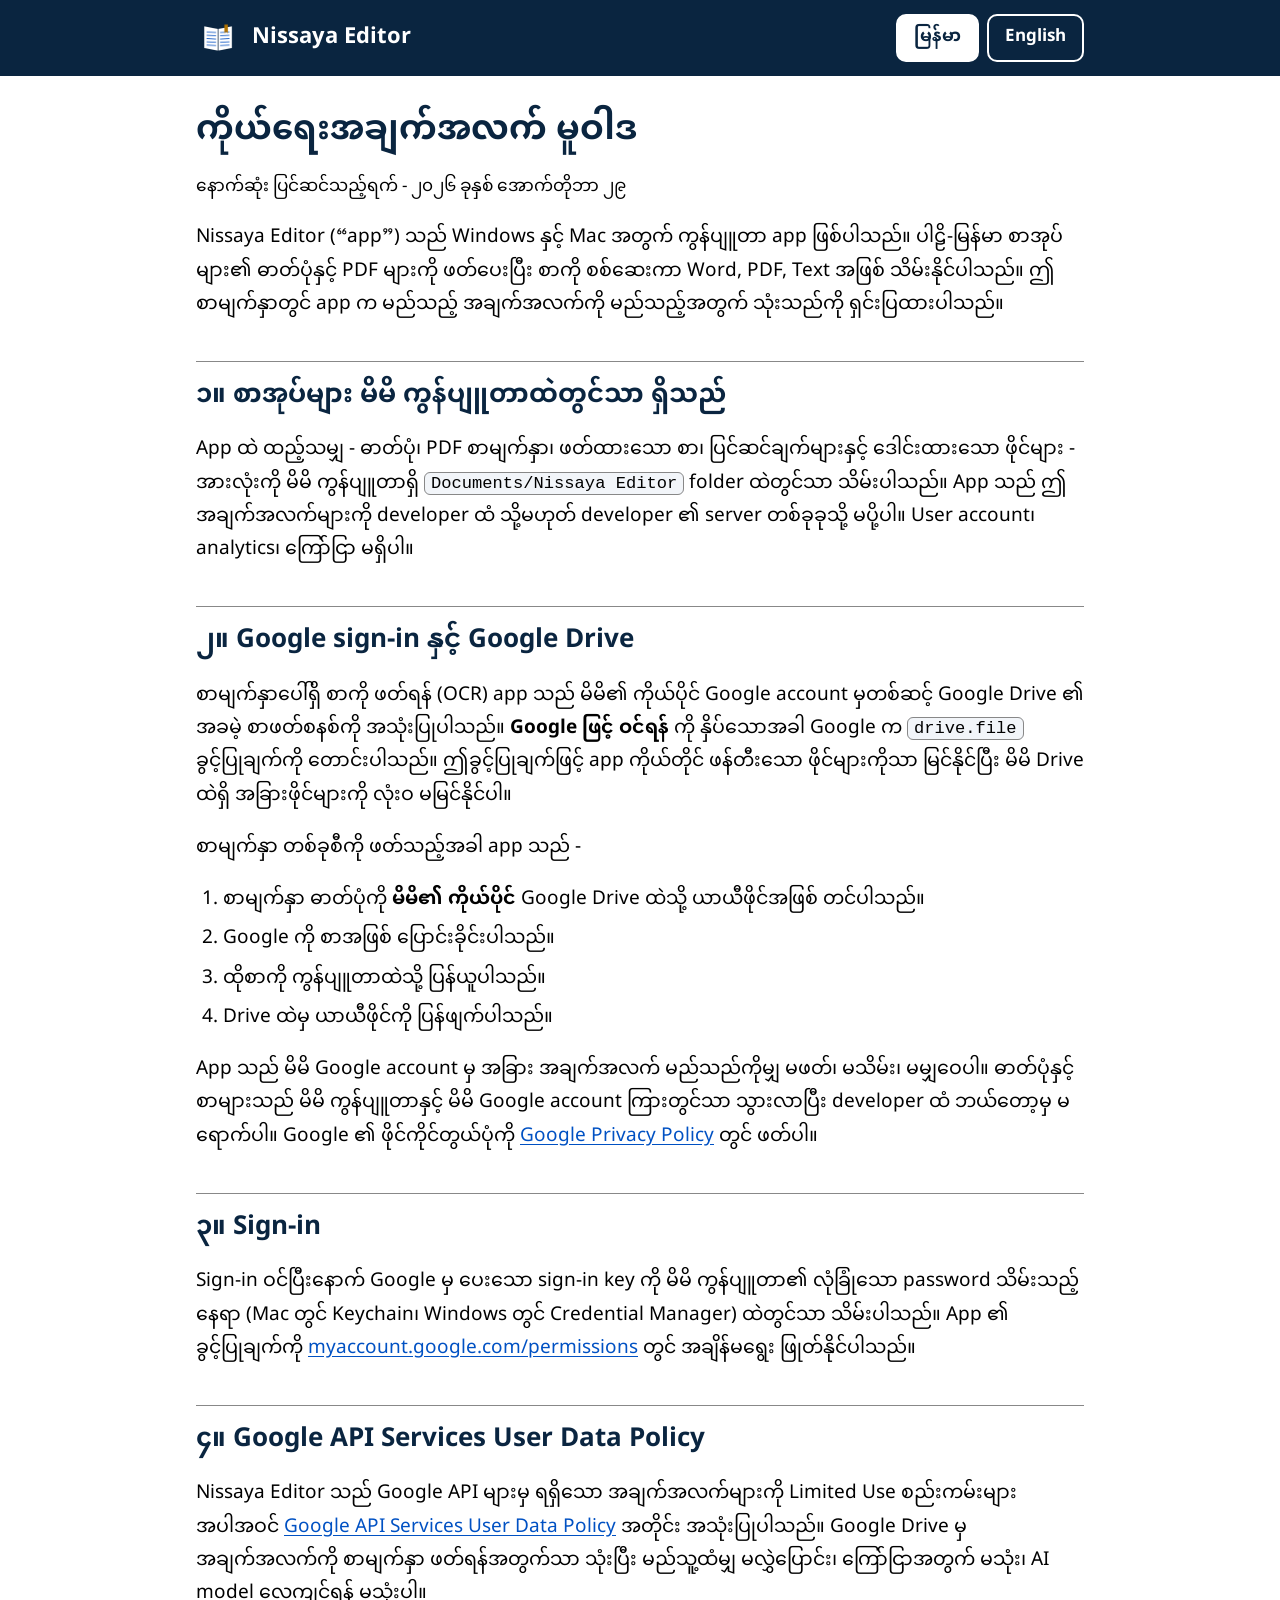
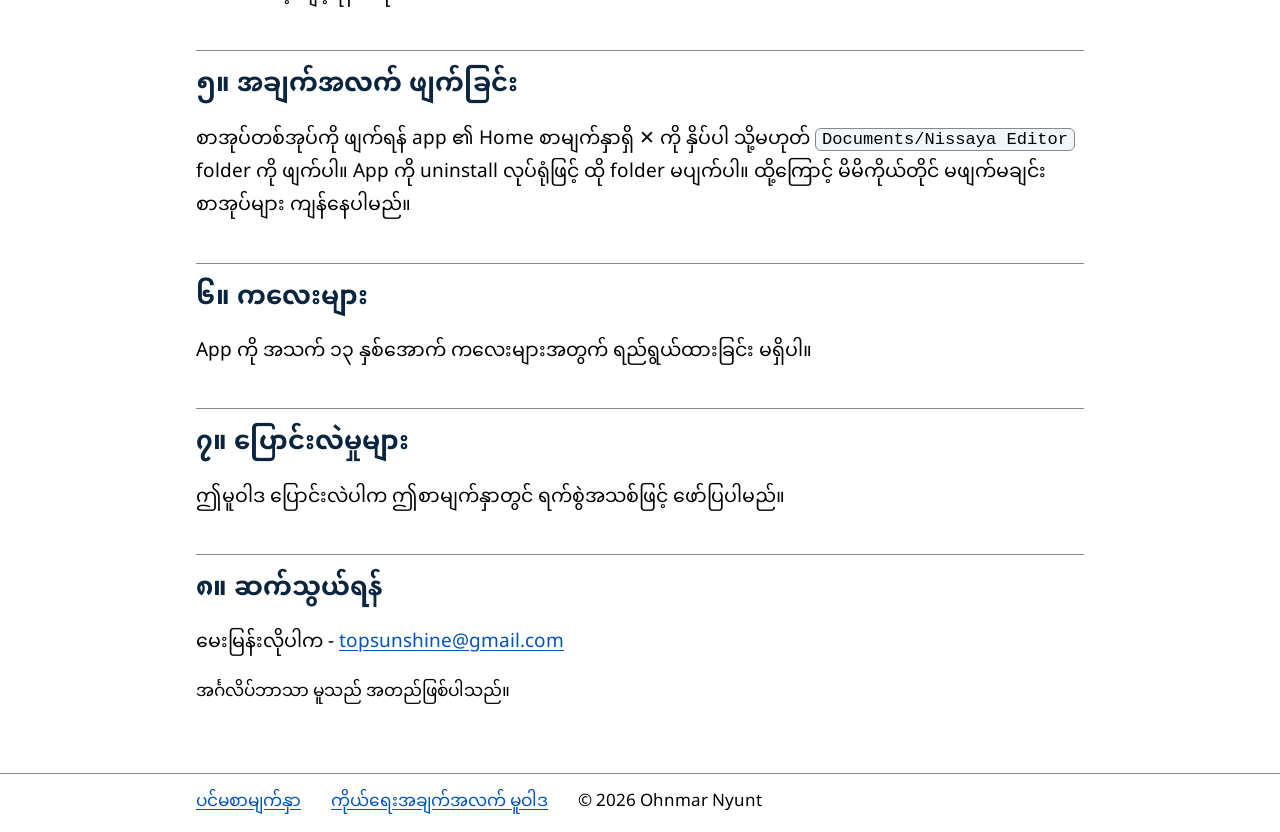
==== privacy.html @ 5a6e34d1 "Add files via upload" ====
<!doctype html>
<html lang="my">
<head>
<meta charset="utf-8">
<meta name="viewport" content="width=device-width, initial-scale=1">
<title>Privacy Policy – Nissaya Editor</title>
<meta name="description" content="How Nissaya Editor uses Google Drive and your data.">
<link rel="icon" href="icon.png">
<link rel="preconnect" href="https://fonts.googleapis.com">
<link rel="preconnect" href="https://fonts.gstatic.com" crossorigin>
<link href="https://fonts.googleapis.com/css2?family=Noto+Sans+Myanmar:wght@400;700&display=swap" rel="stylesheet">
<link rel="stylesheet" href="style.css">
</head>
<body>
<header>
  <div class="bar">
    <a class="brand" href="./"><img src="icon.png" alt=""><span>Nissaya Editor</span></a>
    <div class="lang" role="group" aria-label="Language / ဘာသာစကား">
      <button type="button" data-lang="my" aria-pressed="true">မြန်မာ</button>
      <button type="button" data-lang="en" aria-pressed="false">English</button>
    </div>
  </div>
</header>

<main>
  <!-- ================= English (the binding text) ================= -->
  <section lang="en">
    <h1>Privacy Policy</h1>
    <p class="muted">Last updated: 29 October 2026</p>
    <p>Nissaya Editor (“the app”) is a desktop app for Windows and Mac. It reads photos and PDFs of Pāli–Myanmar books so that you can check the text and save it as Word, PDF or text. This page explains what data the app uses and why.</p>

    <h2>1. Your books stay on your computer</h2>
    <p>Everything you add to the app — photos, PDF pages, the text that was read, your corrections and the files you download — is stored only on your own computer, in the <code>Documents/Nissaya Editor</code> folder. The app does not send this data to the developer or to any server run by the developer. There are no user accounts, no analytics and no advertising.</p>

    <h2>2. Google sign-in and Google Drive</h2>
    <p>To read the text on a page (OCR), the app uses Google Drive’s free text recognition through your own Google account. When you click <b>Sign in with Google</b>, Google asks you to allow access to Google Drive with the <code>drive.file</code> permission. This permission only lets the app see and change files that the app itself creates; it cannot see any of your other Drive files.</p>
    <p>For each page that is read, the app:</p>
    <ol>
      <li>uploads the page image to <b>your own</b> Google Drive as a temporary file;</li>
      <li>asks Google to turn it into text;</li>
      <li>downloads that text to your computer; and</li>
      <li>deletes the temporary file from your Drive.</li>
    </ol>
    <p>The app does not read, keep or share any other information from your Google account. The images and text pass only between your computer and your own Google account; the developer never receives them. Google’s handling of these files is covered by the <a href="https://policies.google.com/privacy">Google Privacy Policy</a>.</p>

    <h2>3. Your sign-in</h2>
    <p>After you sign in, the sign-in key from Google is stored only on your computer, in the system’s secure password store (Keychain on Mac, Credential Manager on Windows). You can remove the app’s access at any time at <a href="https://myaccount.google.com/permissions">myaccount.google.com/permissions</a>.</p>

    <h2>4. Google API Services User Data Policy</h2>
    <p>Nissaya Editor’s use and transfer of information received from Google APIs will adhere to the <a href="https://developers.google.com/terms/api-services-user-data-policy">Google API Services User Data Policy</a>, including the Limited Use requirements. Data from Google Drive is used only to read your pages, is not transferred to anyone, is not used for advertising, and is not used to train AI models.</p>

    <h2>5. Deleting your data</h2>
    <p>To delete a book, use ✕ on the app’s Home page, or delete the <code>Documents/Nissaya Editor</code> folder. Uninstalling the app does not delete that folder, so your books are kept until you delete it yourself.</p>

    <h2>6. Children</h2>
    <p>The app is not directed at children under 13.</p>

    <h2>7. Changes</h2>
    <p>If this policy changes, the new version will be posted on this page with a new date.</p>

    <h2>8. Contact</h2>
    <p>Questions: <a href="mailto:topsunshine@gmail.com">topsunshine@gmail.com</a></p>
  </section>

  <!-- ================= Myanmar ================= -->
  <section lang="my">
    <h1>ကိုယ်ရေးအချက်အလက် မူဝါဒ</h1>
    <p class="muted">နောက်ဆုံး ပြင်ဆင်သည့်ရက် - ၂၀၂၆ ခုနှစ် အောက်တိုဘာ ၂၉</p>
    <p>Nissaya Editor (“app”) သည် Windows နှင့် Mac အတွက် ကွန်ပျူတာ app ဖြစ်ပါသည်။ ပါဠိ-မြန်မာ စာအုပ်များ၏ ဓာတ်ပုံနှင့် PDF များကို ဖတ်ပေးပြီး စာကို စစ်ဆေးကာ Word, PDF, Text အဖြစ် သိမ်းနိုင်ပါသည်။ ဤစာမျက်နှာတွင် app က မည်သည့် အချက်အလက်ကို မည်သည့်အတွက် သုံးသည်ကို ရှင်းပြထားပါသည်။</p>

    <h2>၁။ စာအုပ်များ မိမိ ကွန်ပျူတာထဲတွင်သာ ရှိသည်</h2>
    <p>App ထဲ ထည့်သမျှ - ဓာတ်ပုံ၊ PDF စာမျက်နှာ၊ ဖတ်ထားသော စာ၊ ပြင်ဆင်ချက်များနှင့် ဒေါင်းထားသော ဖိုင်များ - အားလုံးကို မိမိ ကွန်ပျူတာရှိ <code>Documents/Nissaya Editor</code> folder ထဲတွင်သာ သိမ်းပါသည်။ App သည် ဤအချက်အလက်များကို developer ထံ သို့မဟုတ် developer ၏ server တစ်ခုခုသို့ မပို့ပါ။ User account၊ analytics၊ ကြော်ငြာ မရှိပါ။</p>

    <h2>၂။ Google sign-in နှင့် Google Drive</h2>
    <p>စာမျက်နှာပေါ်ရှိ စာကို ဖတ်ရန် (OCR) app သည် မိမိ၏ ကိုယ်ပိုင် Google account မှတစ်ဆင့် Google Drive ၏ အခမဲ့ စာဖတ်စနစ်ကို အသုံးပြုပါသည်။ <b>Google ဖြင့် ဝင်ရန်</b> ကို နှိပ်သောအခါ Google က <code>drive.file</code> ခွင့်ပြုချက်ကို တောင်းပါသည်။ ဤခွင့်ပြုချက်ဖြင့် app ကိုယ်တိုင် ဖန်တီးသော ဖိုင်များကိုသာ မြင်နိုင်ပြီး မိမိ Drive ထဲရှိ အခြားဖိုင်များကို လုံးဝ မမြင်နိုင်ပါ။</p>
    <p>စာမျက်နှာ တစ်ခုစီကို ဖတ်သည့်အခါ app သည် -</p>
    <ol>
      <li>စာမျက်နှာ ဓာတ်ပုံကို <b>မိမိ၏ ကိုယ်ပိုင်</b> Google Drive ထဲသို့ ယာယီဖိုင်အဖြစ် တင်ပါသည်။</li>
      <li>Google ကို စာအဖြစ် ပြောင်းခိုင်းပါသည်။</li>
      <li>ထိုစာကို ကွန်ပျူတာထဲသို့ ပြန်ယူပါသည်။</li>
      <li>Drive ထဲမှ ယာယီဖိုင်ကို ပြန်ဖျက်ပါသည်။</li>
    </ol>
    <p>App သည် မိမိ Google account မှ အခြား အချက်အလက် မည်သည်ကိုမျှ မဖတ်၊ မသိမ်း၊ မမျှဝေပါ။ ဓာတ်ပုံနှင့် စာများသည် မိမိ ကွန်ပျူတာနှင့် မိမိ Google account ကြားတွင်သာ သွားလာပြီး developer ထံ ဘယ်တော့မှ မရောက်ပါ။ Google ၏ ဖိုင်ကိုင်တွယ်ပုံကို <a href="https://policies.google.com/privacy">Google Privacy Policy</a> တွင် ဖတ်ပါ။</p>

    <h2>၃။ Sign-in</h2>
    <p>Sign-in ဝင်ပြီးနောက် Google မှ ပေးသော sign-in key ကို မိမိ ကွန်ပျူတာ၏ လုံခြုံသော password သိမ်းသည့်နေရာ (Mac တွင် Keychain၊ Windows တွင် Credential Manager) ထဲတွင်သာ သိမ်းပါသည်။ App ၏ ခွင့်ပြုချက်ကို <a href="https://myaccount.google.com/permissions">myaccount.google.com/permissions</a> တွင် အချိန်မရွေး ဖြုတ်နိုင်ပါသည်။</p>

    <h2>၄။ Google API Services User Data Policy</h2>
    <p>Nissaya Editor သည် Google API များမှ ရရှိသော အချက်အလက်များကို Limited Use စည်းကမ်းများ အပါအဝင် <a href="https://developers.google.com/terms/api-services-user-data-policy">Google API Services User Data Policy</a> အတိုင်း အသုံးပြုပါသည်။ Google Drive မှ အချက်အလက်ကို စာမျက်နှာ ဖတ်ရန်အတွက်သာ သုံးပြီး မည်သူ့ထံမျှ မလွှဲပြောင်း၊ ကြော်ငြာအတွက် မသုံး၊ AI model လေ့ကျင့်ရန် မသုံးပါ။</p>

    <h2>၅။ အချက်အလက် ဖျက်ခြင်း</h2>
    <p>စာအုပ်တစ်အုပ်ကို ဖျက်ရန် app ၏ Home စာမျက်နှာရှိ ✕ ကို နှိပ်ပါ သို့မဟုတ် <code>Documents/Nissaya Editor</code> folder ကို ဖျက်ပါ။ App ကို uninstall လုပ်ရုံဖြင့် ထို folder မပျက်ပါ။ ထို့ကြောင့် မိမိကိုယ်တိုင် မဖျက်မချင်း စာအုပ်များ ကျန်နေပါမည်။</p>

    <h2>၆။ ကလေးများ</h2>
    <p>App ကို အသက် ၁၃ နှစ်အောက် ကလေးများအတွက် ရည်ရွယ်ထားခြင်း မရှိပါ။</p>

    <h2>၇။ ပြောင်းလဲမှုများ</h2>
    <p>ဤမူဝါဒ ပြောင်းလဲပါက ဤစာမျက်နှာတွင် ရက်စွဲအသစ်ဖြင့် ဖော်ပြပါမည်။</p>

    <h2>၈။ ဆက်သွယ်ရန်</h2>
    <p>မေးမြန်းလိုပါက - <a href="mailto:topsunshine@gmail.com">topsunshine@gmail.com</a></p>
    <p class="muted">အင်္ဂလိပ်ဘာသာ မူသည် အတည်ဖြစ်ပါသည်။</p>
  </section>
</main>

<footer>
  <div class="bar">
    <a href="./"><span lang="my">ပင်မစာမျက်နှာ</span><span lang="en">Home</span></a>
    <a href="privacy.html"><span lang="my">ကိုယ်ရေးအချက်အလက် မူဝါဒ</span><span lang="en">Privacy policy</span></a>
    <span>© 2026 Ohnmar Nyunt</span>
  </div>
</footer>
<script src="lang.js"></script>
</body>
</html>
---- style.css ----
/* Nissaya Editor — public page. High contrast, large text, buttons at least 48 px. */
:root {
  --bg: #FFFFFF; --title: #0A2540; --text: #000000; --btn: #0051C3;
  --line: #888888; --accent: #B37400; --soft: #F2F5F9;
}
* { box-sizing: border-box; }
html { -webkit-text-size-adjust: 100%; }
body {
  margin: 0; background: var(--bg); color: var(--text);
  font-family: "Noto Sans Myanmar", "Myanmar Text", "Pyidaungsu", system-ui, -apple-system, "Segoe UI", sans-serif;
  font-size: 19px; line-height: 1.75;
}
a { color: var(--btn); text-underline-offset: 3px; }
a:focus-visible, button:focus-visible { outline: 3px solid var(--accent); outline-offset: 3px; }

header { background: var(--title); color: #fff; }
.bar { max-width: 920px; margin: 0 auto; padding: 14px 16px; display: flex; align-items: center; gap: 12px; flex-wrap: wrap; }
.brand { display: flex; align-items: center; gap: 12px; color: #fff; text-decoration: none; font-weight: 700; font-size: 22px; }
.brand img { width: 44px; height: 44px; border-radius: 10px; background: #fff; }
.lang { margin-left: auto; display: flex; gap: 8px; }
.lang button {
  min-height: 48px; min-width: 48px; padding: 0 16px; font: inherit; font-size: 17px; font-weight: 700;
  background: transparent; color: #fff; border: 2px solid #fff; border-radius: 10px; cursor: pointer;
}
.lang button[aria-pressed="true"] { background: #fff; color: var(--title); }

main { max-width: 920px; margin: 0 auto; padding: 24px 16px 48px; }
h1, h2, h3 { color: var(--title); line-height: 1.4; }
h1 { font-size: 34px; margin: 8px 0 8px; }
h2 { font-size: 26px; margin: 40px 0 12px; padding-top: 16px; border-top: 1px solid var(--line); }
h3 { font-size: 21px; margin: 24px 0 6px; }
.lead { font-size: 21px; margin: 0 0 20px; }
.muted { font-size: 17px; }

.downloads { display: grid; grid-template-columns: repeat(auto-fit, minmax(260px, 1fr)); gap: 16px; margin: 20px 0 8px; }
.card { border: 2px solid var(--line); border-radius: 14px; padding: 18px; background: var(--bg); }
.card h3 { margin-top: 0; }
.btn {
  display: inline-flex; align-items: center; justify-content: center; gap: 8px;
  min-height: 56px; padding: 10px 22px; width: 100%;
  background: var(--btn); color: #fff; border-radius: 12px; text-decoration: none; font-weight: 700; font-size: 20px;
}
.btn:hover { filter: brightness(1.1); }

ol, ul { padding-left: 1.4em; }
li { margin: 6px 0; }
.note { background: var(--soft); border-left: 6px solid var(--accent); border-radius: 8px; padding: 12px 16px; margin: 16px 0; }
.note b { color: var(--title); }
code { background: var(--soft); border: 1px solid var(--line); border-radius: 6px; padding: 1px 6px; font-size: 0.9em; word-break: break-all; }

footer { border-top: 1px solid var(--line); }
footer .bar { color: var(--text); font-size: 17px; }
footer a { margin-right: 18px; }

/* Language: only the chosen one shows. Myanmar is the default. */
html[lang="my"] [lang="en"]:not(html) { display: none; }
html[lang="en"] [lang="my"]:not(html) { display: none; }

@media (max-width: 560px) {
  body { font-size: 18px; }
  h1 { font-size: 28px; }
  .brand span { font-size: 19px; }
}
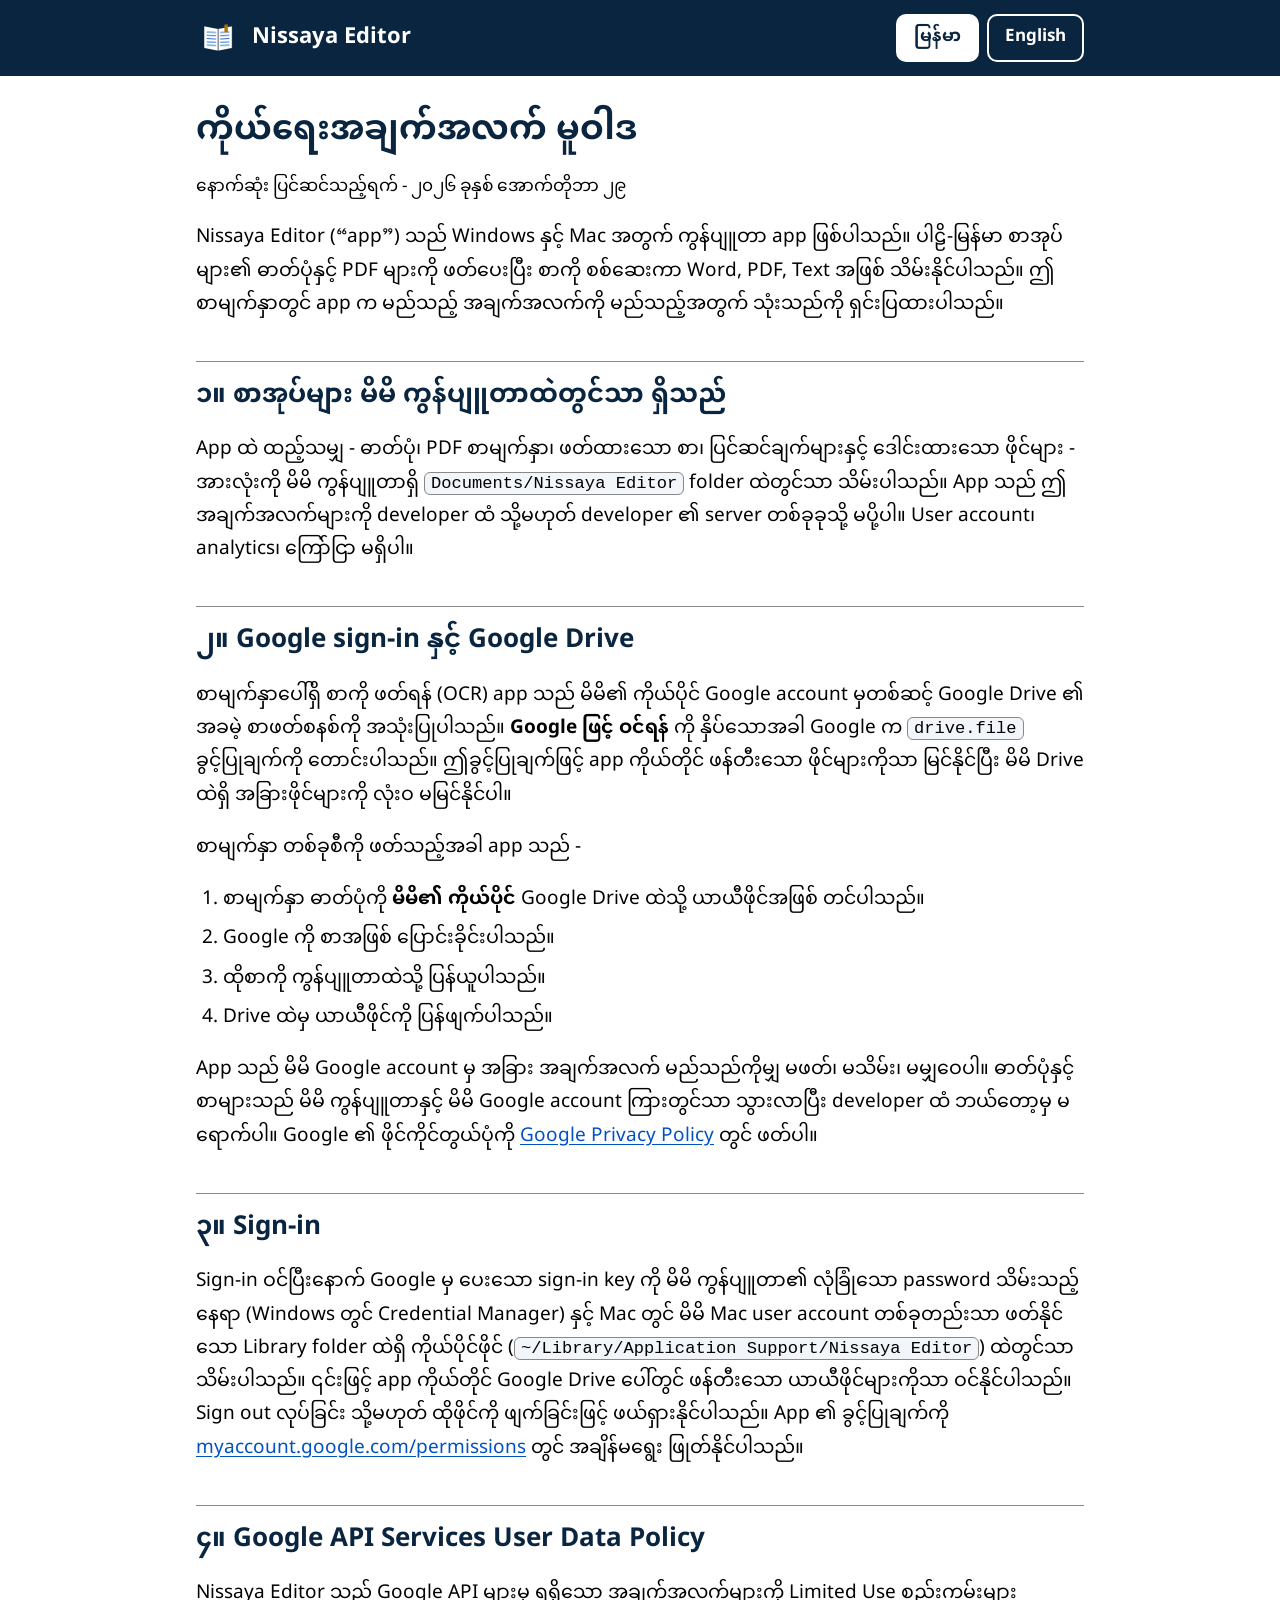
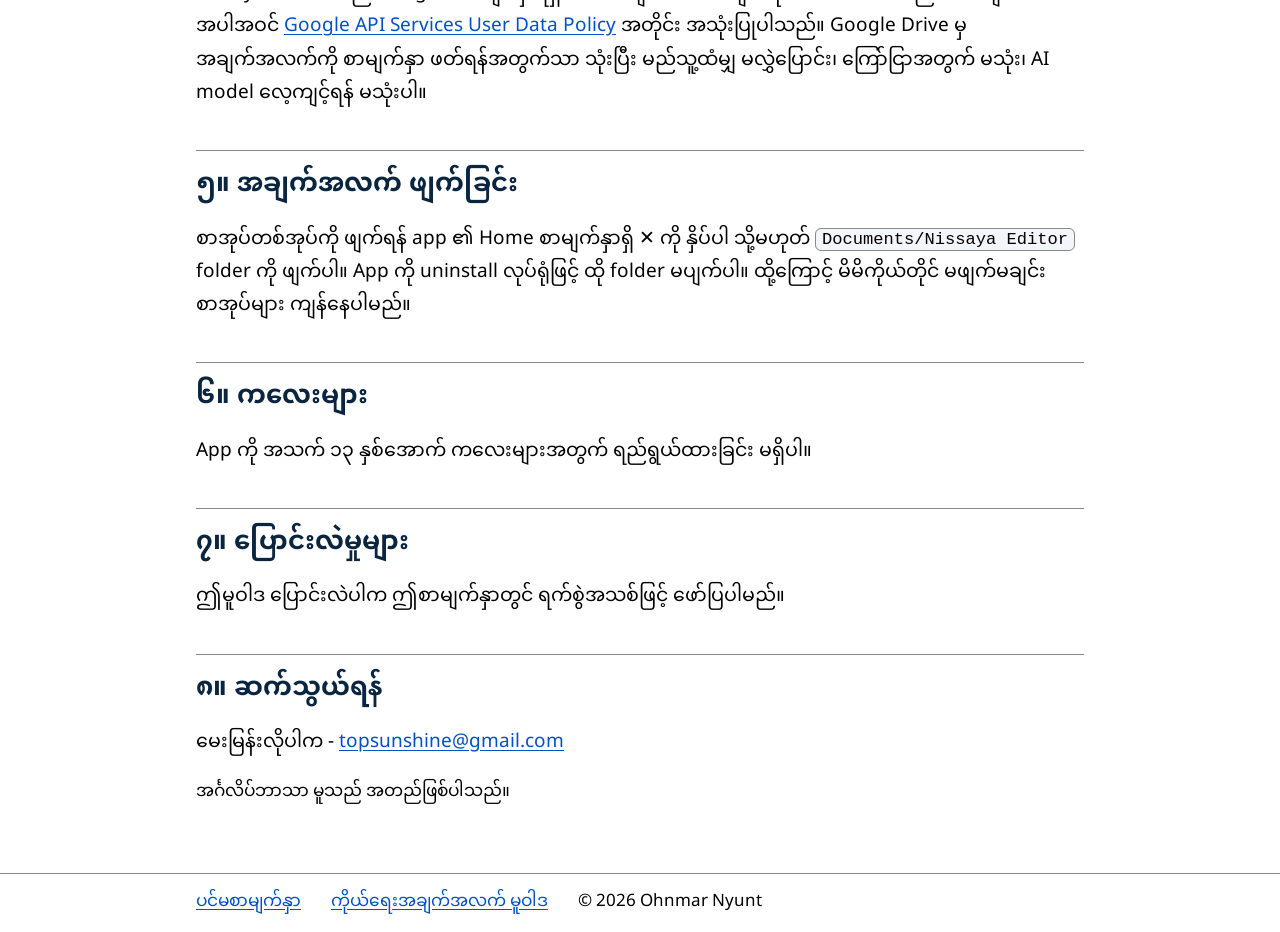
==== commit b9bcaab9: "Index and Privacy Files" ====
--- a/privacy.html
+++ b/privacy.html
@@ -44,7 +44,7 @@
     <p>The app does not read, keep or share any other information from your Google account. The images and text pass only between your computer and your own Google account; the developer never receives them. Google’s handling of these files is covered by the <a href="https://policies.google.com/privacy">Google Privacy Policy</a>.</p>
 
     <h2>3. Your sign-in</h2>
-    <p>After you sign in, the sign-in key from Google is stored only on your computer, in the system’s secure password store (Keychain on Mac, Credential Manager on Windows). You can remove the app’s access at any time at <a href="https://myaccount.google.com/permissions">myaccount.google.com/permissions</a>.</p>
+    <p>After you sign in, the sign-in key from Google is stored only on your computer, on Windows in Credential Manager, and on Mac in a private file in your Library folder that only your Mac user account can read (<code>~/Library/Application Support/Nissaya Editor</code>). It only lets the app reach the temporary files it creates on your Google Drive. Signing out or deleting that file removes it. You can remove the app’s access at any time at <a href="https://myaccount.google.com/permissions">myaccount.google.com/permissions</a>.</p>
 
     <h2>4. Google API Services User Data Policy</h2>
     <p>Nissaya Editor’s use and transfer of information received from Google APIs will adhere to the <a href="https://developers.google.com/terms/api-services-user-data-policy">Google API Services User Data Policy</a>, including the Limited Use requirements. Data from Google Drive is used only to read your pages, is not transferred to anyone, is not used for advertising, and is not used to train AI models.</p>
@@ -83,7 +83,7 @@
     <p>App သည် မိမိ Google account မှ အခြား အချက်အလက် မည်သည်ကိုမျှ မဖတ်၊ မသိမ်း၊ မမျှဝေပါ။ ဓာတ်ပုံနှင့် စာများသည် မိမိ ကွန်ပျူတာနှင့် မိမိ Google account ကြားတွင်သာ သွားလာပြီး developer ထံ ဘယ်တော့မှ မရောက်ပါ။ Google ၏ ဖိုင်ကိုင်တွယ်ပုံကို <a href="https://policies.google.com/privacy">Google Privacy Policy</a> တွင် ဖတ်ပါ။</p>
 
     <h2>၃။ Sign-in</h2>
-    <p>Sign-in ဝင်ပြီးနောက် Google မှ ပေးသော sign-in key ကို မိမိ ကွန်ပျူတာ၏ လုံခြုံသော password သိမ်းသည့်နေရာ (Mac တွင် Keychain၊ Windows တွင် Credential Manager) ထဲတွင်သာ သိမ်းပါသည်။ App ၏ ခွင့်ပြုချက်ကို <a href="https://myaccount.google.com/permissions">myaccount.google.com/permissions</a> တွင် အချိန်မရွေး ဖြုတ်နိုင်ပါသည်။</p>
+    <p>Sign-in ဝင်ပြီးနောက် Google မှ ပေးသော sign-in key ကို မိမိ ကွန်ပျူတာ၏ လုံခြုံသော password သိမ်းသည့်နေရာ (Windows တွင် Credential Manager) နှင့် Mac တွင် မိမိ Mac user account တစ်ခုတည်းသာ ဖတ်နိုင်သော Library folder ထဲရှိ ကိုယ်ပိုင်ဖိုင် (<code>~/Library/Application Support/Nissaya Editor</code>) ထဲတွင်သာ သိမ်းပါသည်။ ၎င်းဖြင့် app ကိုယ်တိုင် Google Drive ပေါ်တွင် ဖန်တီးသော ယာယီဖိုင်များကိုသာ ဝင်နိုင်ပါသည်။ Sign out လုပ်ခြင်း သို့မဟုတ် ထိုဖိုင်ကို ဖျက်ခြင်းဖြင့် ဖယ်ရှားနိုင်ပါသည်။ App ၏ ခွင့်ပြုချက်ကို <a href="https://myaccount.google.com/permissions">myaccount.google.com/permissions</a> တွင် အချိန်မရွေး ဖြုတ်နိုင်ပါသည်။</p>
 
     <h2>၄။ Google API Services User Data Policy</h2>
     <p>Nissaya Editor သည် Google API များမှ ရရှိသော အချက်အလက်များကို Limited Use စည်းကမ်းများ အပါအဝင် <a href="https://developers.google.com/terms/api-services-user-data-policy">Google API Services User Data Policy</a> အတိုင်း အသုံးပြုပါသည်။ Google Drive မှ အချက်အလက်ကို စာမျက်နှာ ဖတ်ရန်အတွက်သာ သုံးပြီး မည်သူ့ထံမျှ မလွှဲပြောင်း၊ ကြော်ငြာအတွက် မသုံး၊ AI model လေ့ကျင့်ရန် မသုံးပါ။</p>
